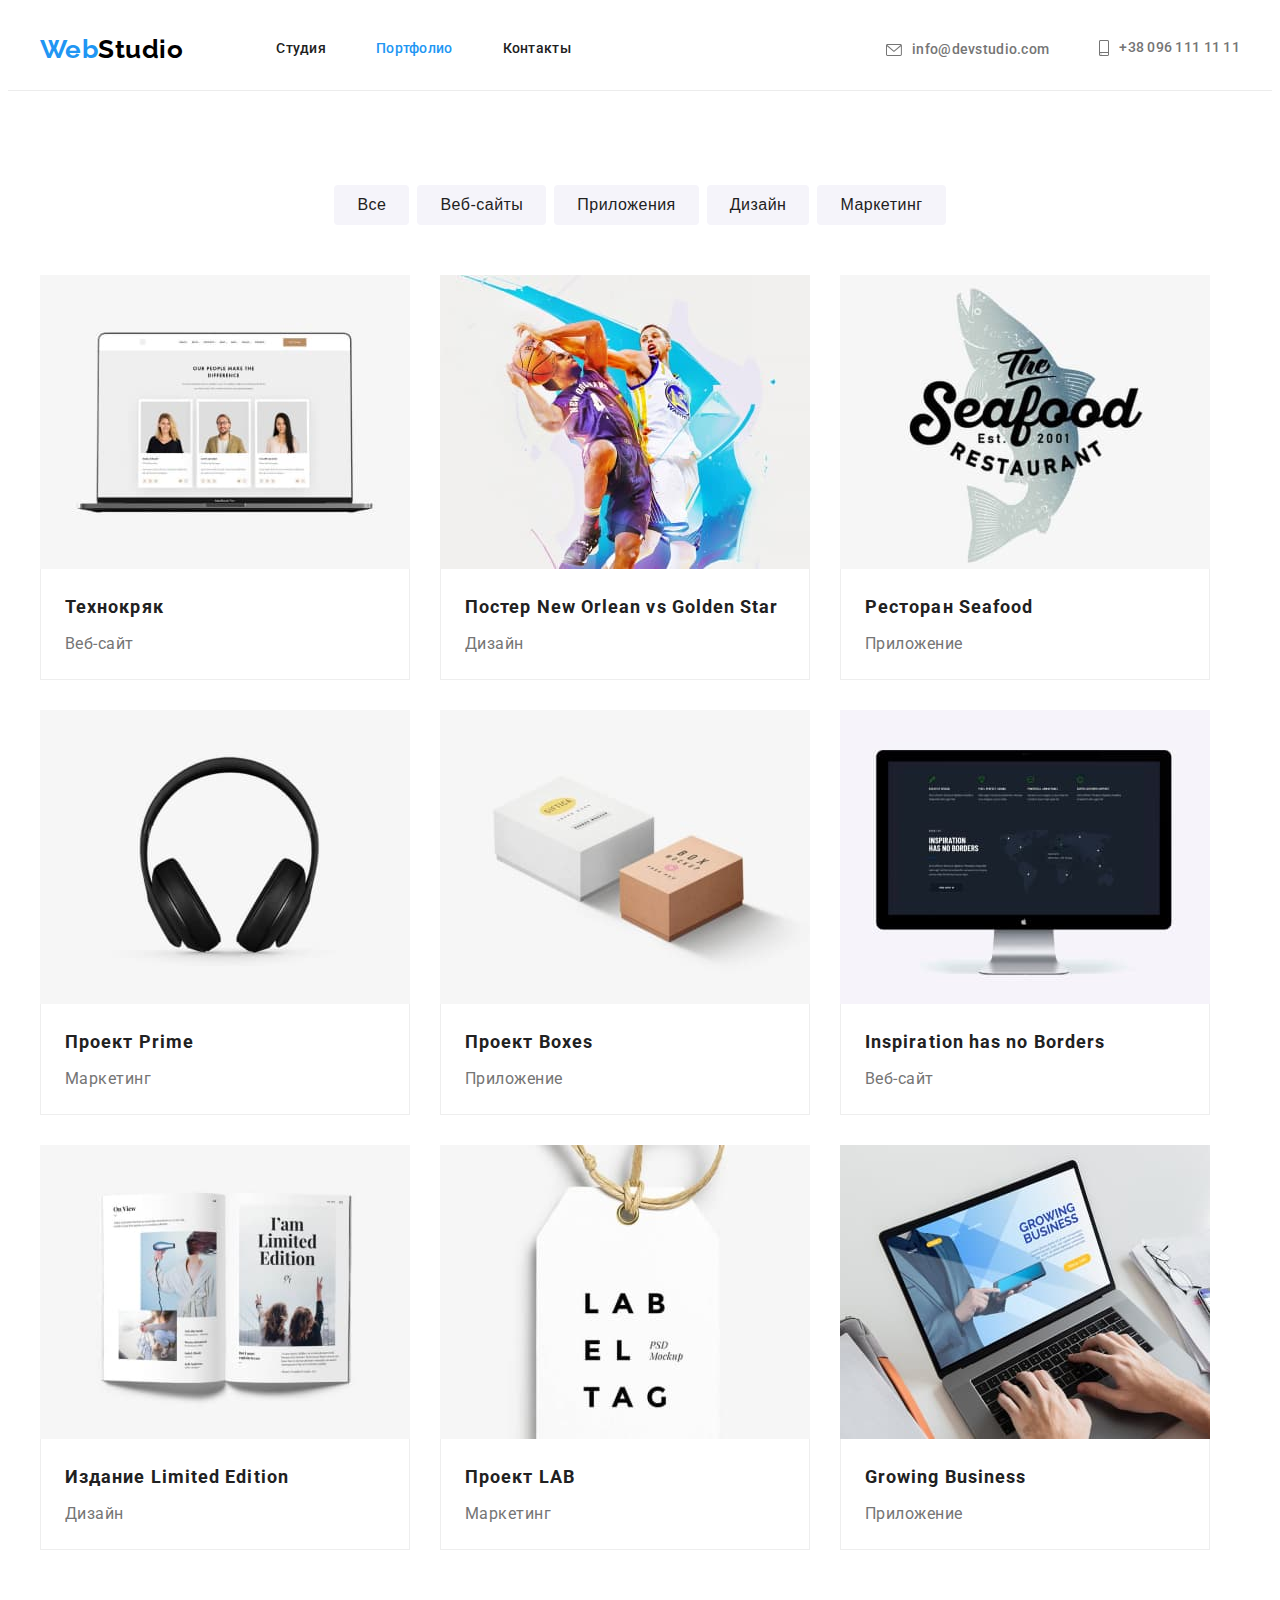
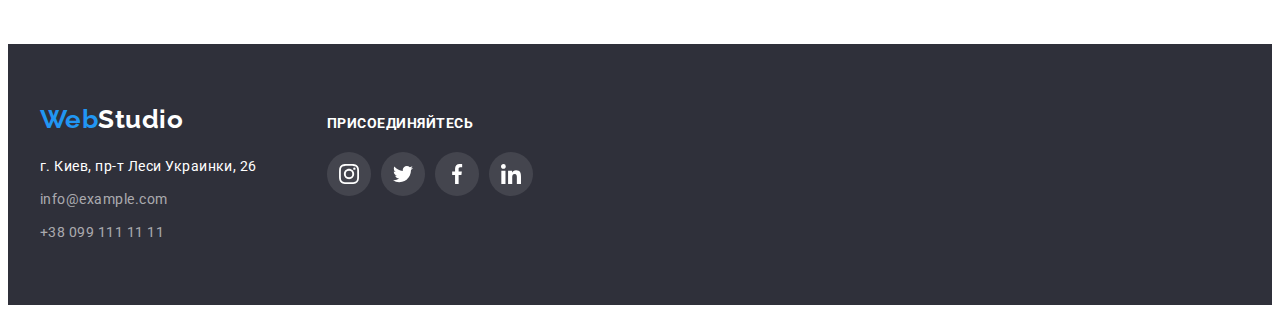
==== portfolio.html @ 6a144b20 "add modul-4" ====
<!DOCTYPE html>
<html lang="ru">
  <head>
    <meta charset="UTF-8" />
    <meta http-equiv="X-UA-Compatible" content="IE=edge" />
    <meta name="viewport" content="width=device-width, initial-scale=1.0" />
    <link rel="preconnect" href="https://fonts.googleapis.com" />
    <link rel="preconnect" href="https://fonts.gstatic.com" crossorigin />
    <link
      href="https://fonts.googleapis.com/css2?family=Raleway:wght@700&family=Roboto:wght@400;500;700&display=swap"
      rel="stylesheet"
    />
    <title>Портфолио</title>
    <link
      rel="stylesheet"
      href="https://cdnjs.cloudflare.com/ajax/libs/modern-normalize/1.1.0/modern-normalize.min.css"
      integrity="sha512-wpPYUAdjBVSE4KJnH1VR1HeZfpl1ub8YT/NKx4PuQ5NmX2tKuGu6U/JRp5y+Y8XG2tV+wKQpNHVUX03MfMFn9Q=="
      crossorigin="anonymous"
      referrerpolicy="no-referrer"
    />
    <link rel="stylesheet" href="./css/styles.css" />
  </head>
  <body>
    <!-- header -->
    <header class="header">
      <div class="container header-content">
        <nav class="container-nav">
          <a href="./index.html" class="header-logo link"><span class="header-logo-blue">Web</span>Studio</a>
          <ul class="header-list-nav list">
            <li class="header-item-nav"><a href="./index.html" class="header-link link ">Студия</a></li>
            <li class="header-item-nav"><a href="./portfolio.html" class="header-link link current">Портфолио</a></li>
            <li class="header-item-nav"><a href="./index.html" class="header-link link">Контакты</a></li>
          </ul>
        </nav>
        <ul class="header-list-contact list">
          <li class="header-item-contact">
            <a href="mailto:info@devstudio.com" class="header-link-contact link">
              <svg class="icon-email" width="16" height="12">
                <use href="./imges/sprite.svg#icon-email"/></use></svg
              >info@devstudio.com</a
            >
          </li>
          <li class="header-item-contact">
            <a href="tel:+380961111111" class="header-link-contact link">
              <svg class="icon-tel" width="10" height="16">
                <use href="./imges/sprite.svg#icon-tel"></use></svg
              >+38 096 111 11 11</a
            >
          </li>
        </ul>
      </div>
    </header>

    <!-- portfolio -->
    <main>
      <section class="portfolio">
        <div class="container">
          <h1 class="portfolio-title hiden">Портфолио</h1>
          <ul class="portfolio-list-nav list">
            <li class="portfolio-item"><button type="button" class="portfolio-button">Все</button></li>
            <li class="portfolio-item"><button type="button" class="portfolio-button">Веб-сайты</button></li>
            <li class="portfolio-item"><button type="button" class="portfolio-button">Приложения</button></li>
            <li class="portfolio-item"><button type="button" class="portfolio-button">Дизайн</button></li>
            <li class="portfolio-item"><button type="button" class="portfolio-button">Маркетинг</button></li>
          </ul>

          <h2 class="product-title hiden">Наш продукт</h2>
          <ul class="product-list list">
            <li class="product-item">
              <a href="/" class="product-link  link"
                ><img src="./imges/photo-portfolio1.jpg" class="product-img" alt="" width="370" height="294" />
                <div class="product-content">
                <h3 class="product-title-item">Технокряк</h3>
                <p class="product-text">Веб-сайт</p>
                </div></a
              >
            </li>
            <li class="product-item">
              <a href="/" class="product-link link"
                ><img src="./imges/photo-portfolio2.jpg" class="product-img" alt="" width="370" height="294" />
                <div class="product-content">
                <h3 class="product-title-item">Постер New Orlean vs Golden Star</h3>
                <p class="product-text">Дизайн</p>
                </div></a
              >
            </li>
            <li class="product-item">
              <a href="/" class="product-link link"
                ><img src="./imges/photo-portfolio3.jpg" class="product-img" alt="" width="370" height="294" />
                <div class="product-content">
                <h3 class="product-title-item">Ресторан Seafood</h3>
                <p class="product-text">Приложение</p>
                </div></a
              >
            </li>
            <li class="product-item">
              <a href="/" class="product-link link"
                ><img src="./imges/photo-portfolio4.jpg" class="product-img" alt="" width="370" height="294" />
                <div class="product-content">
                <h3 class="product-title-item">Проект Prime</h3>
                <p class="product-text">Маркетинг</p>
                </div></a
              >
            </li>
            <li class="product-item">
              <a href="/" class="product-link link"
                ><img src="./imges/photo-portfolio5.jpg" class="product-img" alt="" width="370" height="294" />
                <div class="product-content">
                <h3 class="product-title-item">Проект Boxes</h3>
                <p class="product-text">Приложение</p>
                </div></a
              >
            </li>
            <li class="product-item">
              <a href="/" class="product-link link"
                ><img src="./imges/photo-portfolio6.jpg" class="product-img" alt="" width="370" height="294" />
                <div class="product-content">
                <h3 class="product-title-item" lang="en">Inspiration has no Borders</h3>
                <p class="product-text">Веб-сайт</p>
                </div></a
              >
            </li>
            <li class="product-item">
              <a href="/" class="product-link link"
                ><img src="./imges/photo-portfolio7.jpg" class="product-img" alt="" width="370" height="294" />
                <div class="product-content">
                <h3 class="product-title-item">Издание Limited Edition</h3>
                <p class="product-text">Дизайн</p>
                </div></a
              >
            </li>
            <li class="product-item">
              <a href="/" class="product-link link"
                ><img src="./imges/photo-portfolio8.jpg" class="product-img" alt="" width="370" height="294" />
                <div class="product-content">
                <h3 class="product-title-item">Проект LAB</h3>
                <p class="product-text">Маркетинг</p>
                </div></a
              >
            </li>
            <li class="product-item">
              <a href="/" class="product-link link"
                ><img src="./imges/photo-portfolio9.jpg" class="product-img" alt="" width="370" height="294" />
                <div class="product-content">
                <h3 class="product-title-item" lang="en">Growing Business</h3>
                <p class="product-text">Приложение</p>
                </div></a
              >
            </li>
          </ul>
        </div>
      </section>
    </main>

    <!-- footer -->
    <footer class="footer">
      <div class="container">
        <div class="footer-content">
          <a class="footer-logo link" href="./index.html"><span class="footer-logo-blue">Web</span>Studio</a>
          <address class="footer-address">
            <a
              href="https://goo.gl/maps/LMZink6fcVC9zRSU7"
              rel="noreferrer noopener nofollow"
              class="footer-link-address link"
              target="_blank"
              >г. Киев, пр-т Леси Украинки, 26</a
            >
          </address>
          <ul class="footer-list list">
            <li class="footer-item"><a href="mailto:info@example.com" class="footer-link link">info@example.com</a></li>
            <li class="footer-item"><a href="tel:+380991111111" class="footer-link link">+38 099 111 11 11</a></li>
          </ul>
        </div>
        <div class="footer-slogan">
          <h2 class="footer-title">присоединяйтесь</h2>
          <ul class="footer-list-icons list">
            <li class="footer-item-icons">
              <a class="footer-link-icons" href="/" aria-label="ссылка на instagram">
                <svg class="icon-instagram" width="20" height="20">
                  <use href="./imges/sprite.svg#icon-instagram"></use>
                </svg>
              </a>
            </li>
            <li class="footer-item-icons">
              <a class="footer-link-icons" href="/" aria-label="ссылка на twitter">
                <svg class="icon-twitter" width="20" height="20">
                  <use href="./imges/sprite.svg#icon-twitter"></use>
                </svg>
              </a>
            </li>
            <li class="footer-item-icons">
              <a class="footer-link-icons" href="/" aria-label="ссылка на facebook">
                <svg class="icon-facebook" width="20" height="20">
                  <use href="./imges/sprite.svg#icon-facebook"></use>
                </svg>
              </a>
            </li>
            <li class="footer-item-icons">
              <a class="footer-link-icons" href="/" aria-label="ссылка на linkedin">
                <svg class="icon-linkedin" width="20" height="20">
                  <use href="./imges/sprite.svg#icon-linkedin"></use>
                </svg>
              </a>
            </li>
          </ul>
        </div>
      </div>
    </footer>
  </body>
</html>
---- css/styles.css ----
:root {
  --team-background-color: #f5f4fa;
  --primory-title-color: #212121;
  --nav-text-color: #212121;
  --button-text-color: #212121;
  --secondary-title-color: #ffffff;
  --accent-button-text-color: #ffffff;
  --address-text-color: #ffffff;
  --hero-background-color: #2f303a;
  --footer-background-color: #2f303a;
  --all-text-color: #757575;
  --accent-color: #2196f3;
  --primory-logo-color: #2196f3;
  --secondary-logo-color: #000000;
  --footer-contact-color: rgba(255, 255, 255, 0.6);
  --header-contact-color: #757575;
  --feature-bc-icons: #f5f4fa;
  --icon-primory-color: #afb1b8;
  --icon-secondary-color: #ffffff;
  --border-color: #eeeeee;
}

body {
  font-family: "Roboto", sans-serif;
  color: var(--primory-title-color);
  letter-spacing: 0.03em;
}

p,
h1,
h2,
h3,
h4,
h5,
h6 {
  margin: 0;
}

ul {
  margin: 0;
  padding-left: 0;
}

.list {
  list-style: none;
}
.link {
  text-decoration: none;
}

.container {
  width: 1200px;
  margin: 0 auto;
  padding-left: 15px;
  padding-right: 15px;
}

.hiden {
  position: absolute;
  white-space: nowrap;
  width: 1px;
  height: 1px;
  overflow: hidden;
  border: 0;
  padding: 0;
  clip: rect(0 0 0 0);
  clip-path: inset(50%);
  margin: -1px;
}

/* ------------------------ header ------------------------*/
.header {
  border-bottom: 1px solid #ececec;
}

.header-content {
  display: flex;
  align-items: center;
}

.header-logo {
  padding-top: 24px;
  padding-bottom: 24px;
  font-family: "Raleway", sans-serif;
  font-weight: 700;
  font-size: 26px;
  line-height: 1.19;
  color: var(--secondary-logo-color);
  margin-right: 93px;
}

.container-nav {
  display: flex;
  align-items: center;
}

.header-logo-blue {
  color: var(--primory-logo-color);
}

.header-list-nav {
  display: flex;
}

.header-item-nav:not(:last-child) {
  margin-right: 50px;
}

.header-link {
  display: block;
  padding-top: 32px;
  padding-bottom: 32px;
  font-weight: 500;
  font-size: 14px;
  line-height: 1.14;
  letter-spacing: 0.02em;
  color: var(--nav-text-color);
}

.header-link:hover,
.header-link:focus {
  color: var(--accent-color);
}

.current {
  color: var(--accent-color);
}

.header-list-contact {
  display: flex;
  align-items: baseline;
  margin-left: auto;
}

.header-item-contact {
  margin-right: 50px;
}

.header-item-contact:last-child {
  margin-right: 0;
}

.header-link-contact {
  display: flex;
  align-items: center;
  width: 100%;
  height: 100%;
  padding-top: 32px;
  padding-bottom: 32px;
  font-weight: 500;
  font-size: 14px;
  line-height: 1.14;
  letter-spacing: 0.02em;
  color: var(--header-contact-color);
}

.header-link-contact:hover,
.header-link-contact:focus {
  color: var(--accent-color);
}

.icon-email,
.icon-tel {
  fill: currentColor;
  margin-right: 10px;
}
/* ------------------------ hero ------------------------*/

.hero {
  padding-top: 200px;
  padding-bottom: 200px;
  background-color: var(--hero-background-color);
}

.hero-container {
  max-width: 1600px;
  height: 600px;
  margin: 0 auto;
  background-image: linear-gradient(rgba(47, 48, 58, 0.4), rgba(47, 48, 58, 0.4)), url(../imges/hero.jpg);
  background-repeat: no-repeat;
  background-position: center;
  background-size: cover;
}

.hero-title {
  width: 669px;
  margin-bottom: 30px;
  font-weight: 900;
  font-size: 44px;
  line-height: 1.36;
  text-align: center;
  letter-spacing: 0.06em;
  text-transform: uppercase;
  color: var(--secondary-title-color);
  margin-right: auto;
  margin-left: auto;
}

.hero-button {
  margin: 0 auto;
  display: block;
  padding: 10px 32px;
  font-weight: 700;
  font-size: 16px;
  line-height: 1.88;
  cursor: pointer;
  text-align: center;
  letter-spacing: 0.06em;
  color: var(--accent-button-text-color);
  background-color: var(--accent-color);
  box-shadow: 0px 4px 4px rgba(0, 0, 0, 0.15);
  border-radius: 4px;
  border: 1px solid transparent;
}

/* ------------------------ feature ------------------------*/

.feature {
  padding-top: 94px;
}

.feature-content {
  display: flex;
}

.feature-item {
  width: 270px;
}

.feature-item:not(:last-child) {
  margin-right: 30px;
}

.feature-icons {
  background-color: var(--feature-bc-icons);
  height: 120px;
  display: flex;
  justify-content: center;
  align-items: center;
  border-radius: 4px;
  margin-bottom: 30px;
}

.feature-item-title {
  font-size: 14px;
  line-height: 1.14;
  text-transform: uppercase;
  margin-bottom: 10px;
}

.feature-item-text {
  font-size: 14px;
  line-height: 1.71;
  color: var(--all-text-color);
}

/* ------------------------ company ------------------------*/
.company {
  padding-top: 94px;
  padding-bottom: 94px;
}

.company-list {
  display: flex;
}

.company-item:not(:last-child) {
  margin-right: 30px;
}

.company-title {
  margin-bottom: 50px;
  font-size: 36px;
  line-height: 1.16;
  text-align: center;
}

/* ------------------------ team ------------------------*/
.team {
  padding-top: 94px;
  padding-bottom: 94px;
  background-color: var(--team-background-color);
}

.team-title {
  margin-bottom: 50px;
  font-size: 36px;
  line-height: 1.16;
  text-align: center;
}

.team-list {
  display: flex;
}

.team-item {
  width: 270px;
  background-color: #ffffff;
  box-shadow: 0px 1px 3px rgba(0, 0, 0, 0.12), 0px 1px 1px rgba(0, 0, 0, 0.14), 0px 2px 1px rgba(0, 0, 0, 0.2);
  border-radius: 0px 0px 4px 4px;
}

.team-item:not(:last-child) {
  margin-right: 30px;
}

.team-content {
  padding-top: 30px;
  padding-bottom: 30px;
}

.team-item-title {
  margin-bottom: 10px;
  font-weight: 500;
  font-size: 16px;
  line-height: 1.18;
  text-align: center;
}
.team-item-text {
  font-size: 16px;
  line-height: 1.18;
  text-align: center;
  color: var(--all-text-color);
}

.team-list-icons {
  display: flex;
  justify-content: center;
  margin-top: 16px;
}

.team-item-icons {
  width: 44px;
  height: 44px;
  margin-right: 10px;
}

.team-item-icons:last-child {
  margin-right: 0;
}

.team-link-icons {
  width: 100%;
  height: 100%;
  display: flex;
  justify-content: center;
  align-items: center;
  border-radius: 50%;
  fill: var(--icon-primory-color);
}

.team-link-icons:hover,
.team-link-icons:focus {
  background-color: var(--accent-color);
  fill: var(--icon-secondary-color);
}

/* ------------------------ clients ------------------------*/
.clients {
  padding-top: 94px;
  padding-bottom: 94px;
}

.clients-title {
  font-size: 36px;
  line-height: 1.16;
  text-align: center;
  color: var(--primory-title-color);
  margin-bottom: 50px;
}

.clients-list {
  display: flex;
  justify-content: center;
}

.clients-item {
  width: 170px;
  height: 92px;
  margin-right: 30px;
}

.clients-item:last-child {
  margin-right: 0;
}

.clients-link {
  width: 100%;
  height: 100%;
  display: flex;
  justify-content: center;
  align-items: center;
  border-radius: 4px;
  border: 1px solid #afb1b8;
  fill: var(--icon-primory-color);
}

.clients-link:hover,
.clients-link:focus {
  fill: var(--accent-color);
  border-color: var(--accent-color);
}

/* ------------------------ footer ------------------------*/
.footer {
  padding-top: 60px;
  padding-bottom: 60px;
  background-color: var(--footer-background-color);
}

.footer > .container {
  display: flex;
  align-items: baseline;
}

.footer-content {
  max-width: 376px;
  min-height: 112px;
  margin-right: 70px;
}

.footer-logo {
  display: block;
  margin-bottom: 20px;
  font-family: "Raleway", sans-serif;
  font-weight: 700;
  font-size: 26px;
  line-height: 1.19;
  color: #ffffff;
}

.footer-logo-blue {
  color: var(--primory-logo-color);
}

.footer-address {
  margin-bottom: 9px;
}

.footer-link-address {
  display: block;

  font-style: normal;
  font-size: 14px;
  line-height: 1.71;
  color: var(--address-text-color);
}

.footer-item:not(:last-child) {
  margin-bottom: 9px;
}

.footer-link {
  font-size: 14px;
  line-height: 1.71;
  color: var(--footer-contact-color);
}

.footer-link:hover,
.footer-link:focus {
  color: var(--accent-color);
}

.footer-title {
  margin-bottom: 20px;
  font-size: 14px;
  line-height: 1.14;
  text-transform: uppercase;
  color: var(--secondary-title-color);
}

.footer-list-icons {
  display: flex;
}

.footer-item-icons {
  width: 44px;
  height: 44px;
  margin-right: 10px;
}

.footer-item-icons:last-child {
  margin-right: 0;
}

.footer-link-icons {
  width: 100%;
  height: 100%;
  display: flex;
  justify-content: center;
  align-items: center;
  background-color: rgba(255, 255, 255, 0.1);
  fill: var(--icon-secondary-color);
  border-radius: 50%;
}

.footer-link-icons:hover,
.footer-link-icons:focus {
  background-color: var(--accent-color);
  border-radius: 50%;
}

/* ---------------------- portfolio ----------------------*/
.portfolio {
  padding-top: 94px;
  padding-bottom: 94px;
}

.portfolio-list-nav {
  display: block;
  display: flex;
  justify-content: center;
  margin-bottom: 50px;
}

.portfolio-item:not(:last-child) {
  margin-right: 8px;
}

.portfolio-button {
  padding: 6px 22px;
  cursor: pointer;
  font-weight: 500;
  font-size: 16px;
  line-height: 1.62;
  text-align: center;
  letter-spacing: 0.03em;
  color: var(--button-text-color);
  background-color: #f5f4fa;
  border-radius: 4px;
  border: 1px solid transparent;
}

.portfolio-button:hover,
.portfolio-button:focus {
  background-color: var(--accent-color);
  color: var(--accent-button-text-color);
  box-shadow: 0px 3px 1px rgba(0, 0, 0, 0.1), 0px 1px 2px rgba(0, 0, 0, 0.08), 0px 2px 2px rgba(0, 0, 0, 0.12);
}

/* ----------------------- product -----------------------*/
.product-list {
  display: flex;
  flex-flow: wrap;
  margin: -15px;
}

.product-item {
  width: 370px;
  margin: 15px;
}

.product-link {
  display: block;
  width: 100%;
  height: 100%;
}

.product-link:hover,
.product-link:focus {
  box-shadow: 0px 1px 1px rgba(0, 0, 0, 0.12), 0px 4px 4px rgba(0, 0, 0, 0.06), 1px 4px 6px rgba(0, 0, 0, 0.16);
}

.product-img {
  display: block;
}

.product-content {
  border-right: 1px solid var(--border-color);
  border-bottom: 1px solid var(--border-color);
  border-left: 1px solid var(--border-color);
  padding: 20px 24px;
}

.product-title-item {
  margin-bottom: 4px;
  font-size: 18px;
  line-height: 2;
  letter-spacing: 0.06em;
  color: var(--primory-title-color);
}

.product-text {
  font-size: 16px;
  line-height: 1.88;
  color: var(--all-text-color);
}
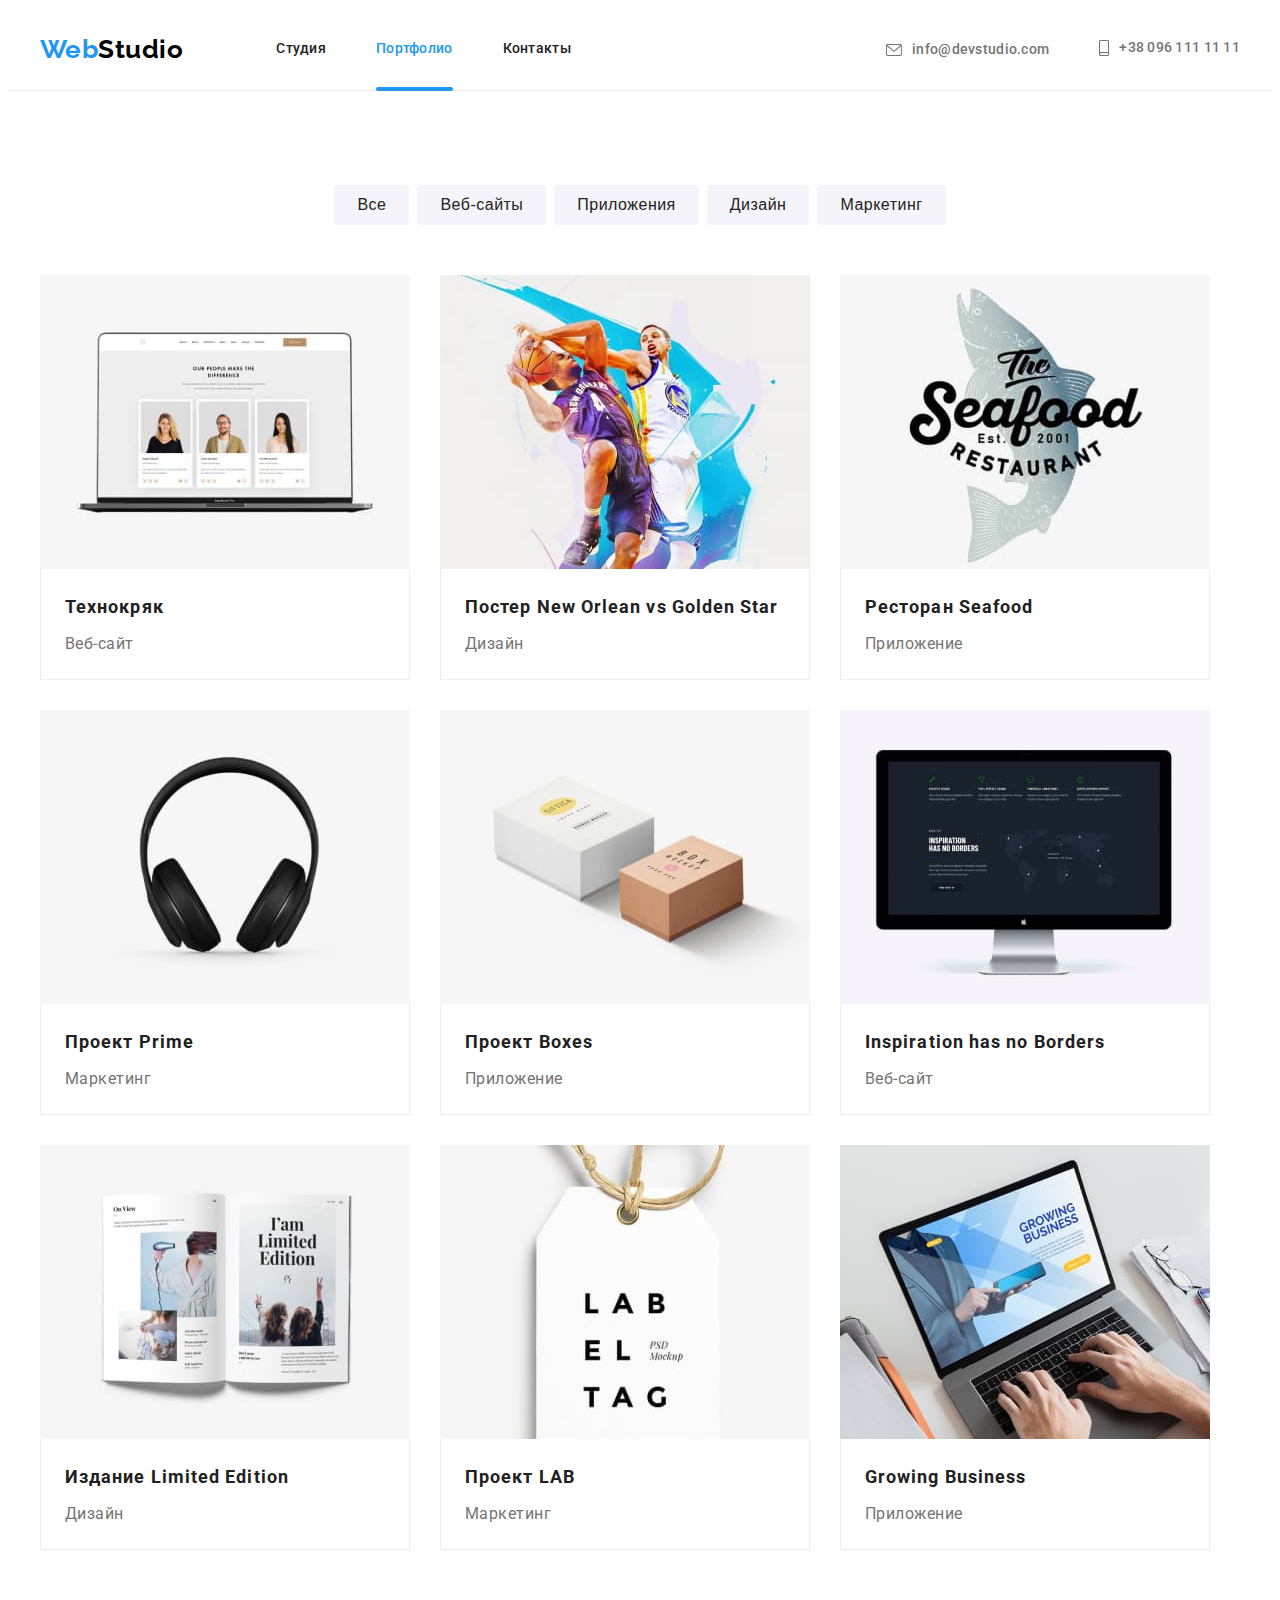
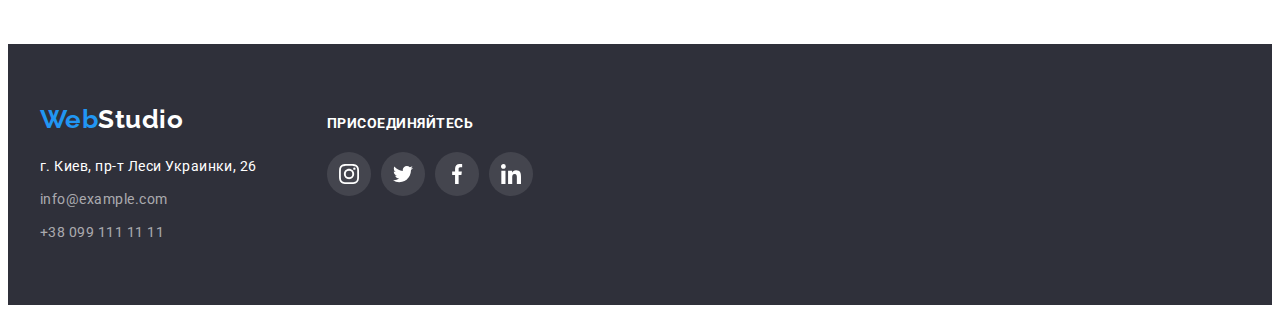
==== commit 10ef19e4: "add code html" ====
--- a/portfolio.html
+++ b/portfolio.html
@@ -53,7 +53,7 @@
 
     <!-- portfolio -->
     <main>
-      <section class="portfolio">
+      <section class="portfolio section">
         <div class="container">
           <h1 class="portfolio-title hiden">Портфолио</h1>
           <ul class="portfolio-list-nav list">
@@ -68,16 +68,30 @@
           <ul class="product-list list">
             <li class="product-item">
               <a href="/" class="product-link  link"
-                ><img src="./imges/photo-portfolio1.jpg" class="product-img" alt="" width="370" height="294" />
+                >
+                <div class="product-thumb-img">
+                <img src="./imges/photo-portfolio1.jpg" class="product-img" alt="" width="370" height="294" />
+                <div class="product-arise">
+                <p class="product-description">Ресурс предлагает комплексные предложения с разным уровнем функционала и сервисов. Все это позволит посетителю получить исчерпывающие сведения о компании или частном лице.</p>
+                </div>
+                </div>
+                
                 <div class="product-content">
                 <h3 class="product-title-item">Технокряк</h3>
                 <p class="product-text">Веб-сайт</p>
-                </div></a
-              >
-            </li>
-            <li class="product-item">
-              <a href="/" class="product-link link"
-                ><img src="./imges/photo-portfolio2.jpg" class="product-img" alt="" width="370" height="294" />
+                </div>
+                </a
+              >
+            </li>
+            <li class="product-item">
+              <a href="/" class="product-link link"
+                >
+                <div class="product-thumb-img">
+                <img src="./imges/photo-portfolio2.jpg" class="product-img" alt="" width="370" height="294" />
+                <div class="product-arise">
+                <p class="product-description">Ресурс предлагает комплексные предложения с разным уровнем функционала и сервисов. Все это позволит посетителю получить исчерпывающие сведения о компании или частном лице.</p>
+                </div>
+                </div>
                 <div class="product-content">
                 <h3 class="product-title-item">Постер New Orlean vs Golden Star</h3>
                 <p class="product-text">Дизайн</p>
@@ -86,7 +100,13 @@
             </li>
             <li class="product-item">
               <a href="/" class="product-link link"
-                ><img src="./imges/photo-portfolio3.jpg" class="product-img" alt="" width="370" height="294" />
+                >
+                <div class="product-thumb-img">
+                <img src="./imges/photo-portfolio3.jpg" class="product-img" alt="" width="370" height="294" />
+                <div class="product-arise">
+                <p class="product-description">Ресурс предлагает комплексные предложения с разным уровнем функционала и сервисов. Все это позволит посетителю получить исчерпывающие сведения о компании или частном лице.</p>
+                </div>
+                </div>
                 <div class="product-content">
                 <h3 class="product-title-item">Ресторан Seafood</h3>
                 <p class="product-text">Приложение</p>
@@ -95,7 +115,13 @@
             </li>
             <li class="product-item">
               <a href="/" class="product-link link"
-                ><img src="./imges/photo-portfolio4.jpg" class="product-img" alt="" width="370" height="294" />
+                >
+                <div class="product-thumb-img">
+                <img src="./imges/photo-portfolio4.jpg" class="product-img" alt="" width="370" height="294" />
+                <div class="product-arise">
+                <p class="product-description">Ресурс предлагает комплексные предложения с разным уровнем функционала и сервисов. Все это позволит посетителю получить исчерпывающие сведения о компании или частном лице.</p>
+                </div>
+                </div>
                 <div class="product-content">
                 <h3 class="product-title-item">Проект Prime</h3>
                 <p class="product-text">Маркетинг</p>
@@ -104,7 +130,13 @@
             </li>
             <li class="product-item">
               <a href="/" class="product-link link"
-                ><img src="./imges/photo-portfolio5.jpg" class="product-img" alt="" width="370" height="294" />
+                >
+                <div class="product-thumb-img">
+                <img src="./imges/photo-portfolio5.jpg" class="product-img" alt="" width="370" height="294" />
+                <div class="product-arise">
+                <p class="product-description">Ресурс предлагает комплексные предложения с разным уровнем функционала и сервисов. Все это позволит посетителю получить исчерпывающие сведения о компании или частном лице.</p>
+                </div>
+                </div>
                 <div class="product-content">
                 <h3 class="product-title-item">Проект Boxes</h3>
                 <p class="product-text">Приложение</p>
@@ -113,7 +145,13 @@
             </li>
             <li class="product-item">
               <a href="/" class="product-link link"
-                ><img src="./imges/photo-portfolio6.jpg" class="product-img" alt="" width="370" height="294" />
+                >
+                <div class="product-thumb-img">
+                <img src="./imges/photo-portfolio6.jpg" class="product-img" alt="" width="370" height="294" />
+                <div class="product-arise">
+                <p class="product-description">Ресурс предлагает комплексные предложения с разным уровнем функционала и сервисов. Все это позволит посетителю получить исчерпывающие сведения о компании или частном лице.</p>
+                </div>
+                </div>
                 <div class="product-content">
                 <h3 class="product-title-item" lang="en">Inspiration has no Borders</h3>
                 <p class="product-text">Веб-сайт</p>
@@ -122,7 +160,13 @@
             </li>
             <li class="product-item">
               <a href="/" class="product-link link"
-                ><img src="./imges/photo-portfolio7.jpg" class="product-img" alt="" width="370" height="294" />
+                >
+                <div class="product-thumb-img">
+                <img src="./imges/photo-portfolio7.jpg" class="product-img" alt="" width="370" height="294" />
+                <div class="product-arise">
+                <p class="product-description">Ресурс предлагает комплексные предложения с разным уровнем функционала и сервисов. Все это позволит посетителю получить исчерпывающие сведения о компании или частном лице.</p>
+                </div>
+                </div>
                 <div class="product-content">
                 <h3 class="product-title-item">Издание Limited Edition</h3>
                 <p class="product-text">Дизайн</p>
@@ -131,7 +175,13 @@
             </li>
             <li class="product-item">
               <a href="/" class="product-link link"
-                ><img src="./imges/photo-portfolio8.jpg" class="product-img" alt="" width="370" height="294" />
+                >
+                <div class="product-thumb-img">
+                <img src="./imges/photo-portfolio8.jpg" class="product-img" alt="" width="370" height="294" />
+                <div class="product-arise">
+                <p class="product-description">Ресурс предлагает комплексные предложения с разным уровнем функционала и сервисов. Все это позволит посетителю получить исчерпывающие сведения о компании или частном лице.</p>
+                </div>
+                </div>
                 <div class="product-content">
                 <h3 class="product-title-item">Проект LAB</h3>
                 <p class="product-text">Маркетинг</p>
@@ -140,7 +190,13 @@
             </li>
             <li class="product-item">
               <a href="/" class="product-link link"
-                ><img src="./imges/photo-portfolio9.jpg" class="product-img" alt="" width="370" height="294" />
+                >
+                <div class="product-thumb-img">
+                <img src="./imges/photo-portfolio9.jpg" class="product-img" alt="" width="370" height="294" />
+                <div class="product-arise">
+                <p class="product-description">Ресурс предлагает комплексные предложения с разным уровнем функционала и сервисов. Все это позволит посетителю получить исчерпывающие сведения о компании или частном лице.</p>
+                </div>
+                </div>
                 <div class="product-content">
                 <h3 class="product-title-item" lang="en">Growing Business</h3>
                 <p class="product-text">Приложение</p>
@@ -175,28 +231,28 @@
           <h2 class="footer-title">присоединяйтесь</h2>
           <ul class="footer-list-icons list">
             <li class="footer-item-icons">
-              <a class="footer-link-icons" href="/" aria-label="ссылка на instagram">
+              <a class="footer-link-icons flex" href="/" aria-label="ссылка на instagram">
                 <svg class="icon-instagram" width="20" height="20">
                   <use href="./imges/sprite.svg#icon-instagram"></use>
                 </svg>
               </a>
             </li>
             <li class="footer-item-icons">
-              <a class="footer-link-icons" href="/" aria-label="ссылка на twitter">
+              <a class="footer-link-icons flex" href="/" aria-label="ссылка на twitter">
                 <svg class="icon-twitter" width="20" height="20">
                   <use href="./imges/sprite.svg#icon-twitter"></use>
                 </svg>
               </a>
             </li>
             <li class="footer-item-icons">
-              <a class="footer-link-icons" href="/" aria-label="ссылка на facebook">
+              <a class="footer-link-icons flex" href="/" aria-label="ссылка на facebook">
                 <svg class="icon-facebook" width="20" height="20">
                   <use href="./imges/sprite.svg#icon-facebook"></use>
                 </svg>
               </a>
             </li>
             <li class="footer-item-icons">
-              <a class="footer-link-icons" href="/" aria-label="ссылка на linkedin">
+              <a class="footer-link-icons flex" href="/" aria-label="ссылка на linkedin">
                 <svg class="icon-linkedin" width="20" height="20">
                   <use href="./imges/sprite.svg#icon-linkedin"></use>
                 </svg>
--- a/css/styles.css
+++ b/css/styles.css
@@ -18,6 +18,7 @@
   --icon-primory-color: #afb1b8;
   --icon-secondary-color: #ffffff;
   --border-color: #eeeeee;
+  --product-description-color: #ffffff;
 }
 
 body {
@@ -53,6 +54,11 @@
   margin: 0 auto;
   padding-left: 15px;
   padding-right: 15px;
+}
+
+.section {
+  padding-top: 94px;
+  padding-bottom: 94px;
 }
 
 .hiden {
@@ -68,6 +74,12 @@
   margin: -1px;
 }
 
+.flex {
+  display: flex;
+  justify-content: center;
+  align-items: center;
+}
+
 /* ------------------------ header ------------------------*/
 .header {
   border-bottom: 1px solid #ececec;
@@ -81,12 +93,13 @@
 .header-logo {
   padding-top: 24px;
   padding-bottom: 24px;
+  margin-right: 93px;
+
   font-family: "Raleway", sans-serif;
   font-weight: 700;
   font-size: 26px;
   line-height: 1.19;
   color: var(--secondary-logo-color);
-  margin-right: 93px;
 }
 
 .container-nav {
@@ -110,11 +123,14 @@
   display: block;
   padding-top: 32px;
   padding-bottom: 32px;
+
   font-weight: 500;
   font-size: 14px;
   line-height: 1.14;
   letter-spacing: 0.02em;
   color: var(--nav-text-color);
+
+  transition: color 250ms cubic-bezier(0.4, 0, 0.2, 1);
 }
 
 .header-link:hover,
@@ -123,7 +139,21 @@
 }
 
 .current {
+  position: relative;
   color: var(--accent-color);
+}
+
+.current::after {
+  position: absolute;
+  bottom: 0;
+  display: block;
+  content: "";
+  width: 100%;
+  height: 4px;
+  margin-bottom: -2px;
+
+  border-radius: 2px;
+  background-color: var(--accent-color);
 }
 
 .header-list-contact {
@@ -147,11 +177,14 @@
   height: 100%;
   padding-top: 32px;
   padding-bottom: 32px;
+
   font-weight: 500;
   font-size: 14px;
   line-height: 1.14;
   letter-spacing: 0.02em;
   color: var(--header-contact-color);
+
+  transition: color 250ms cubic-bezier(0.4, 0, 0.2, 1);
 }
 
 .header-link-contact:hover,
@@ -176,6 +209,7 @@
   max-width: 1600px;
   height: 600px;
   margin: 0 auto;
+
   background-image: linear-gradient(rgba(47, 48, 58, 0.4), rgba(47, 48, 58, 0.4)), url(../imges/hero.jpg);
   background-repeat: no-repeat;
   background-position: center;
@@ -185,6 +219,9 @@
 .hero-title {
   width: 669px;
   margin-bottom: 30px;
+  margin-right: auto;
+  margin-left: auto;
+
   font-weight: 900;
   font-size: 44px;
   line-height: 1.36;
@@ -192,14 +229,13 @@
   letter-spacing: 0.06em;
   text-transform: uppercase;
   color: var(--secondary-title-color);
-  margin-right: auto;
-  margin-left: auto;
 }
 
 .hero-button {
+  display: block;
   margin: 0 auto;
-  display: block;
   padding: 10px 32px;
+
   font-weight: 700;
   font-size: 16px;
   line-height: 1.88;
@@ -232,20 +268,18 @@
 }
 
 .feature-icons {
+  margin-bottom: 30px;
+  height: 120px;
+
+  border-radius: 4px;
   background-color: var(--feature-bc-icons);
-  height: 120px;
-  display: flex;
-  justify-content: center;
-  align-items: center;
-  border-radius: 4px;
-  margin-bottom: 30px;
 }
 
 .feature-item-title {
+  margin-bottom: 10px;
   font-size: 14px;
   line-height: 1.14;
   text-transform: uppercase;
-  margin-bottom: 10px;
 }
 
 .feature-item-text {
@@ -255,19 +289,6 @@
 }
 
 /* ------------------------ company ------------------------*/
-.company {
-  padding-top: 94px;
-  padding-bottom: 94px;
-}
-
-.company-list {
-  display: flex;
-}
-
-.company-item:not(:last-child) {
-  margin-right: 30px;
-}
-
 .company-title {
   margin-bottom: 50px;
   font-size: 36px;
@@ -275,10 +296,41 @@
   text-align: center;
 }
 
+.company-list {
+  display: flex;
+}
+
+.company-item:not(:last-child) {
+  margin-right: 30px;
+}
+
+.company-position {
+  position: relative;
+  width: 100%;
+  height: 294px;
+}
+
+.company-label {
+  position: absolute;
+  bottom: 0;
+
+  width: 100%;
+  height: 70px;
+  background-color: rgba(47, 48, 58, 0.8);
+}
+
+.company-label-text {
+  width: 100%;
+  height: 100%;
+
+  font-size: 14px;
+  line-height: 1.14;
+  text-transform: uppercase;
+  color: var(--secondary-title-color);
+}
+
 /* ------------------------ team ------------------------*/
 .team {
-  padding-top: 94px;
-  padding-bottom: 94px;
   background-color: var(--team-background-color);
 }
 
@@ -342,11 +394,11 @@
 .team-link-icons {
   width: 100%;
   height: 100%;
-  display: flex;
-  justify-content: center;
-  align-items: center;
+
   border-radius: 50%;
   fill: var(--icon-primory-color);
+
+  transition: background-color 250ms cubic-bezier(0.4, 0, 0.2, 1), fill 250ms cubic-bezier(0.4, 0, 0.2, 1);
 }
 
 .team-link-icons:hover,
@@ -356,11 +408,6 @@
 }
 
 /* ------------------------ clients ------------------------*/
-.clients {
-  padding-top: 94px;
-  padding-bottom: 94px;
-}
-
 .clients-title {
   font-size: 36px;
   line-height: 1.16;
@@ -387,12 +434,12 @@
 .clients-link {
   width: 100%;
   height: 100%;
-  display: flex;
-  justify-content: center;
-  align-items: center;
+
   border-radius: 4px;
   border: 1px solid #afb1b8;
   fill: var(--icon-primory-color);
+
+  transition: border-color 250ms cubic-bezier(0.4, 0, 0.2, 1), fill 250ms cubic-bezier(0.4, 0, 0.2, 1);
 }
 
 .clients-link:hover,
@@ -422,6 +469,7 @@
 .footer-logo {
   display: block;
   margin-bottom: 20px;
+
   font-family: "Raleway", sans-serif;
   font-weight: 700;
   font-size: 26px;
@@ -439,7 +487,6 @@
 
 .footer-link-address {
   display: block;
-
   font-style: normal;
   font-size: 14px;
   line-height: 1.71;
@@ -454,6 +501,8 @@
   font-size: 14px;
   line-height: 1.71;
   color: var(--footer-contact-color);
+
+  transition: color 250ms cubic-bezier(0.4, 0, 0.2, 1);
 }
 
 .footer-link:hover,
@@ -486,12 +535,12 @@
 .footer-link-icons {
   width: 100%;
   height: 100%;
-  display: flex;
-  justify-content: center;
-  align-items: center;
+
   background-color: rgba(255, 255, 255, 0.1);
   fill: var(--icon-secondary-color);
   border-radius: 50%;
+
+  transition: background-color 250ms cubic-bezier(0.4, 0, 0.2, 1);
 }
 
 .footer-link-icons:hover,
@@ -501,13 +550,7 @@
 }
 
 /* ---------------------- portfolio ----------------------*/
-.portfolio {
-  padding-top: 94px;
-  padding-bottom: 94px;
-}
-
 .portfolio-list-nav {
-  display: block;
   display: flex;
   justify-content: center;
   margin-bottom: 50px;
@@ -519,8 +562,9 @@
 
 .portfolio-button {
   padding: 6px 22px;
+
+  font-weight: 500;
   cursor: pointer;
-  font-weight: 500;
   font-size: 16px;
   line-height: 1.62;
   text-align: center;
@@ -529,6 +573,9 @@
   background-color: #f5f4fa;
   border-radius: 4px;
   border: 1px solid transparent;
+
+  transition: background-color 250ms cubic-bezier(0.4, 0, 0.2, 1), color 250ms cubic-bezier(0.4, 0, 0.2, 1),
+    box-shadow 250ms cubic-bezier(0.4, 0, 0.2, 1);
 }
 
 .portfolio-button:hover,
@@ -554,6 +601,8 @@
   display: block;
   width: 100%;
   height: 100%;
+
+  transition: box-shadow 250ms cubic-bezier(0.4, 0, 0.2, 1);
 }
 
 .product-link:hover,
@@ -561,8 +610,44 @@
   box-shadow: 0px 1px 1px rgba(0, 0, 0, 0.12), 0px 4px 4px rgba(0, 0, 0, 0.06), 1px 4px 6px rgba(0, 0, 0, 0.16);
 }
 
+.product-thumb-img {
+  position: relative;
+  overflow: hidden;
+}
+
 .product-img {
   display: block;
+}
+
+.product-arise {
+  position: absolute;
+  top: 0;
+  left: 0;
+  width: 100%;
+  height: 100%;
+  margin-top: 0.5px;
+
+  background-color: rgba(33, 150, 243, 0.9);
+  transform: translateY(100%);
+  transition: transform 250ms cubic-bezier(0.4, 0, 0.2, 1);
+}
+
+.product-link:hover .product-arise,
+.product-link:focus .product-arise {
+  transform: translateY(0);
+}
+
+.product-description {
+  position: absolute;
+  top: 50%;
+  left: 50%;
+  transform: translate(-50%, -50%);
+  width: 322px;
+  min-height: 168px;
+
+  font-size: 18px;
+  line-height: 1.56;
+  color: var(--product-description-color);
 }
 
 .product-content {
@@ -585,3 +670,63 @@
   line-height: 1.88;
   color: var(--all-text-color);
 }
+
+/* ---------------------- modal window ----------------------*/
+
+.backdrop {
+  position: fixed;
+  top: 0;
+  left: 0;
+  width: 100%;
+  height: 100%;
+
+  background-color: rgba(0, 0, 0, 0.2);
+}
+
+.is-hidden {
+  opacity: 0;
+  pointer-events: none;
+}
+
+.modal {
+  position: absolute;
+  top: 50%;
+  left: 50%;
+  width: 528px;
+  height: 581px;
+
+  box-shadow: 0px 1px 3px rgba(0, 0, 0, 0.12), 0px 1px 1px rgba(0, 0, 0, 0.14), 0px 2px 1px rgba(0, 0, 0, 0.2);
+  transform: translate(-50%, -50%);
+  border-radius: 4px;
+  background-color: #fff;
+}
+
+.modal-close {
+  position: absolute;
+  top: 8px;
+  right: 8px;
+  width: 30px;
+  height: 30px;
+
+  cursor: pointer;
+  border-radius: 50%;
+  border: 1px solid rgba(0, 0, 0, 0.1);
+  background-color: transparent;
+
+  transition: fill 250ms cubic-bezier(0.4, 0, 0.2, 1), border-color 250ms cubic-bezier(0.4, 0, 0.2, 1);
+}
+
+.modal-close:hover {
+  fill: var(--accent-color);
+  border-color: var(--accent-color);
+}
+
+.modal p {
+  padding: 20px;
+  width: 100%;
+  height: 100%;
+
+  font-size: 15px;
+  line-height: 1.71;
+  color: var(--all-text-color);
+}
